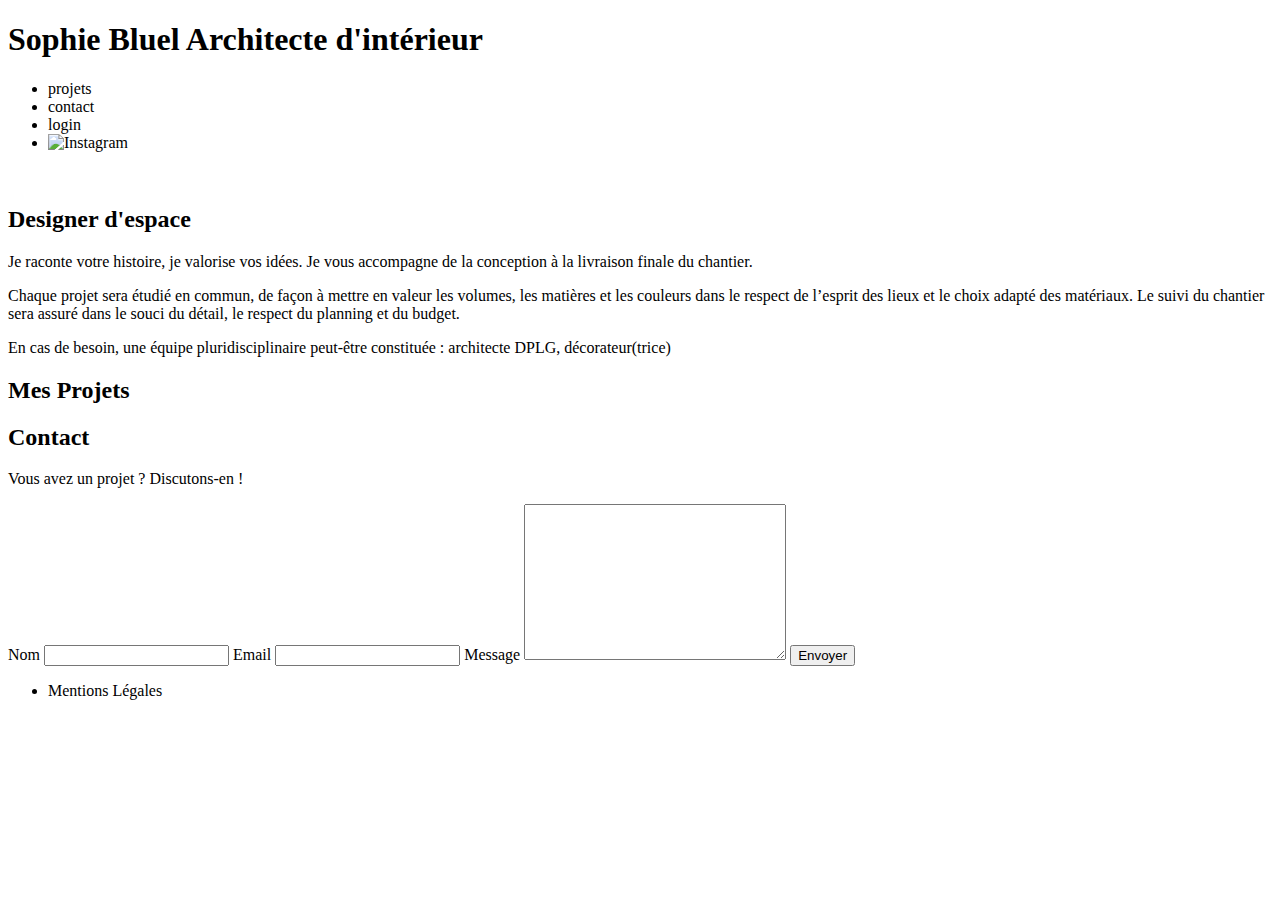
==== FrontEnd/index.html @ 6ff1585b "Dynamic gallery" ====
<!DOCTYPE html>
<html lang="fr">
<head>
	<meta charset="UTF-8">
	<title>Sophie Bluel - Architecte d'intérieur</title>
	<meta name="viewport" content="width=device-width, initial-scale=1.0">
	<link rel="preconnect" href="https://fonts.googleapis.com">
	<link rel="preconnect" href="https://fonts.gstatic.com" crossorigin>
	<link href="https://fonts.googleapis.com/css2?family=Syne:wght@700;800&family=Work+Sans&display=swap" rel="stylesheet">
	<meta name="description" content="">
	<link rel="stylesheet" href="./assets/style.css">
	<script src="scripts/load-gallery.js"></script>
</head>
<body>
<header>
	<h1>Sophie Bluel <span>Architecte d'intérieur</span></h1>
	<nav>
		<ul>
			<li>projets</li>
			<li>contact</li>
			<li>login</li>
			<li><img src="./assets/icons/instagram.png" alt="Instagram"></li>
		</ul>
	</nav>
</header>
<main>
	<section id="introduction">
		<figure>
			<img src="./assets/images/sophie-bluel.png" alt="">
		</figure>
		<article>
			<h2>Designer d'espace</h2>
			<p>Je raconte votre histoire, je valorise vos idées. Je vous accompagne de la conception à la livraison finale du chantier.</p>
			<p>Chaque projet sera étudié en commun, de façon à mettre en valeur les volumes, les matières et les couleurs dans le respect de l’esprit des lieux et le choix adapté des matériaux. Le suivi du chantier sera assuré dans le souci du détail, le respect du planning et du budget.</p>
			<p>En cas de besoin, une équipe pluridisciplinaire peut-être constituée : architecte DPLG, décorateur(trice)</p>
		</article>
	</section>
	<section id="portfolio">
		<h2>Mes Projets</h2>
		<div class="gallery" id="gallery"></div>
	  </section>
	<section id="contact">
		<h2>Contact</h2>
		<p>Vous avez un projet ? Discutons-en !</p>
		<form action="#" method="post">
			<label for="name">Nom</label>
			<input type="text" name="name" id="name">
			<label for="email">Email</label>
			<input type="email" name="email" id="email">
			<label for="message">Message</label>
			<textarea name="message" id="message" cols="30" rows="10"></textarea>
			<input type="submit" value="Envoyer">
		</form>
	</section>
</main>

<footer>
	<nav>
		<ul>
			<li>Mentions Légales</li>
		</ul>
	</nav>
</footer>
</body>
</html>
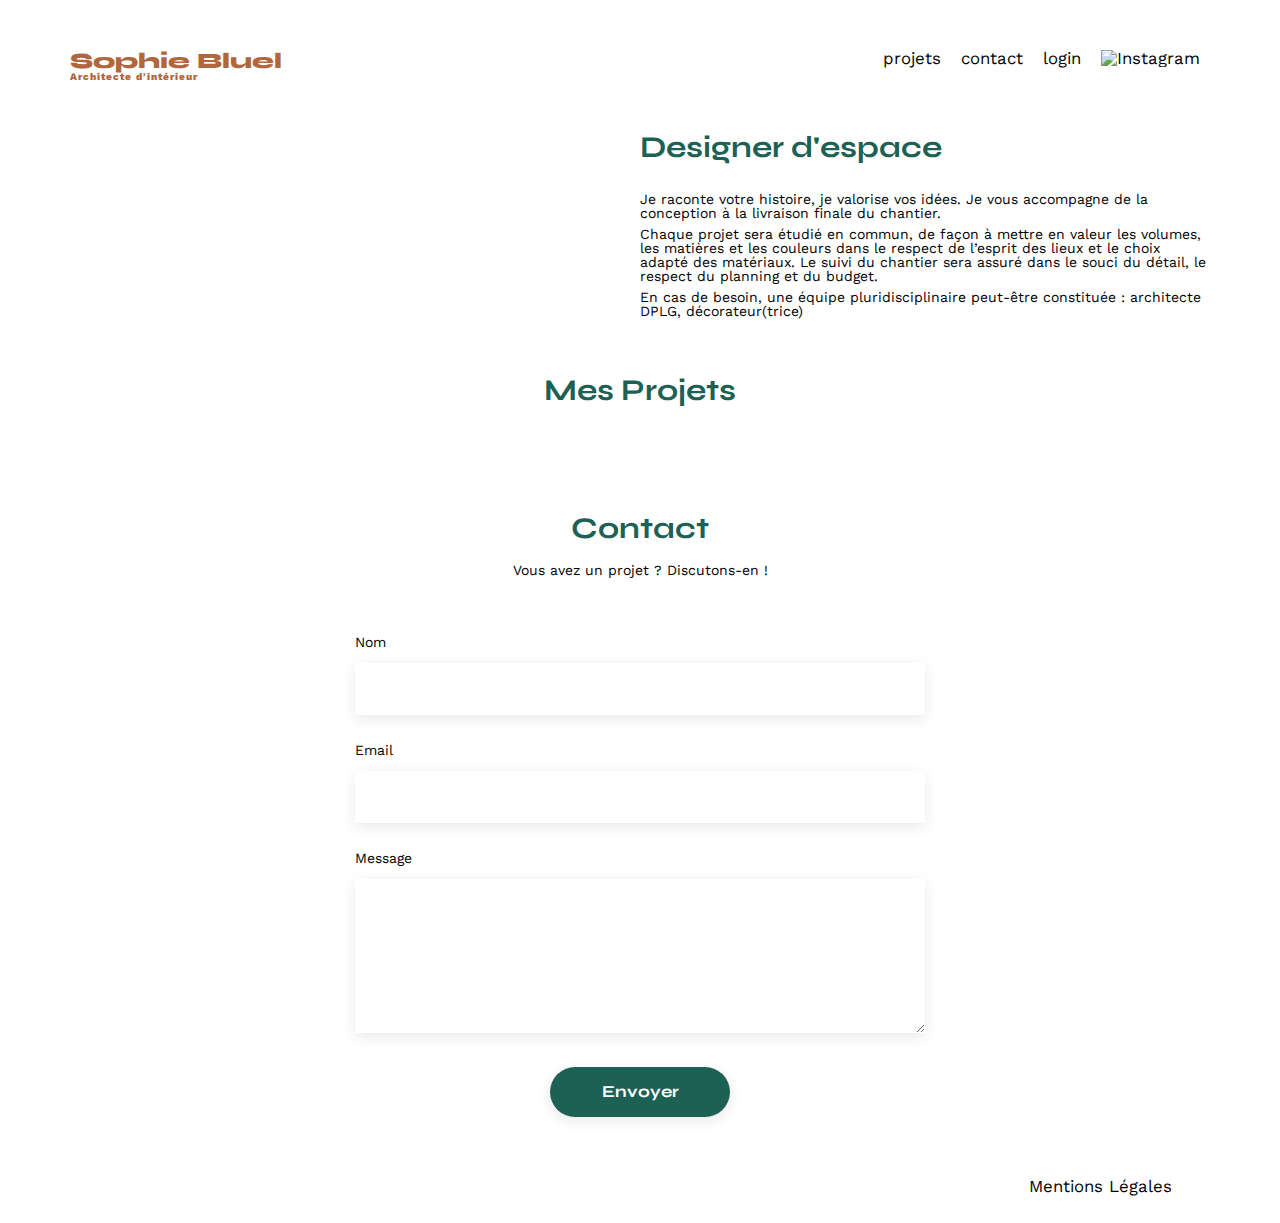
==== commit 62a26ca3: "Sorting projects by categories" ====
--- a/FrontEnd/index.html
+++ b/FrontEnd/index.html
@@ -10,6 +10,7 @@
 	<meta name="description" content="">
 	<link rel="stylesheet" href="./assets/style.css">
 	<script src="scripts/load-gallery.js"></script>
+	<script src="scripts/category.js"></script>
 </head>
 <body>
 <header>
@@ -37,8 +38,13 @@
 	</section>
 	<section id="portfolio">
 		<h2>Mes Projets</h2>
-		<div class="gallery" id="gallery"></div>
-	  </section>
+		<div class="filters" id="filters">
+			<!-- All filters button here -->
+		</div>
+		<div class="gallery" id="gallery">
+			<!-- All projects here -->
+		</div>
+	</section>
 	<section id="contact">
 		<h2>Contact</h2>
 		<p>Vous avez un projet ? Discutons-en !</p>
--- a/FrontEnd/assets/style.css
+++ b/FrontEnd/assets/style.css
@@ -0,0 +1,213 @@
+/* http://meyerweb.com/eric/tools/css/reset/
+   v2.0 | 20110126
+   License: none (public domain)
+*/
+
+html, body, div, span, applet, object, iframe,
+h1, h2, h3, h4, h5, h6, p, blockquote, pre,
+a, abbr, acronym, address, big, cite, code,
+del, dfn, em, img, ins, kbd, q, s, samp,
+small, strike, strong, sub, sup, tt, var,
+b, u, i, center,
+dl, dt, dd, ol, ul, li,
+fieldset, form, label, legend,
+table, caption, tbody, tfoot, thead, tr, th, td,
+article, aside, canvas, details, embed,
+figure, figcaption, footer, header, hgroup,
+menu, nav, output, ruby, section, summary,
+time, mark, audio, video {
+	margin: 0;
+	padding: 0;
+	border: 0;
+	font-size: 100%;
+	font: inherit;
+	vertical-align: baseline;
+}
+/* HTML5 display-role reset for older browsers */
+article, aside, details, figcaption, figure,
+footer, header, hgroup, menu, nav, section {
+	display: block;
+}
+body {
+	line-height: 1;
+}
+ol, ul {
+	list-style: none;
+}
+blockquote, q {
+	quotes: none;
+}
+blockquote:before, blockquote:after,
+q:before, q:after {
+	content: '';
+	content: none;
+}
+table {
+	border-collapse: collapse;
+	border-spacing: 0;
+}
+/** end reset css**/
+body {
+	max-width: 1140px;
+	margin:auto;
+	font-family: 'Work Sans' ;
+	font-size: 14px;
+}
+header {
+	display: flex;
+	justify-content: space-between;
+	margin: 50px 0
+}
+section {
+	margin: 50px 0
+}
+
+h1{
+	display: flex;
+	flex-direction: column;
+	font-family: 'Syne';
+	font-size: 22px;
+	font-weight: 800;
+	color: #B1663C
+}
+
+h1 > span {
+	font-family: 'Work Sans';
+	font-size:10px;
+	letter-spacing: 0.1em;
+;
+}
+
+h2{
+	font-family: 'Syne';
+	font-weight: 700;
+	font-size: 30px;
+	color: #1D6154
+}
+nav ul {
+	display: flex;
+	align-items: center;
+	list-style-type: none;
+
+}
+nav li {
+	padding: 0 10px;
+	font-size: 1.2em;
+}
+
+li:hover {
+	color: #B1663C;
+}
+#introduction {
+	display: flex;
+	align-items: center;
+}
+#introduction figure {
+	flex: 1
+}
+#introduction img {
+	display: block;
+	margin: auto;
+	width: 80%;
+}
+
+#introduction article {
+	flex: 1
+}
+#introduction h2 {
+	margin-bottom: 1em;
+}
+
+#introduction p {
+	margin-bottom: 0.5em;
+}
+#portfolio h2 {
+	text-align: center;
+	margin-bottom: 1em;
+}
+.gallery {
+	width: 100%;
+	display: grid;
+	grid-template-columns: 1fr 1fr 1fr;
+	grid-column-gap: 20px;
+	grid-row-gap: 20px;
+}
+
+.gallery img {
+	width: 100%;
+
+}
+
+.filters {
+	display: flex;
+	justify-content: space-evenly;
+	margin: 2em 1em;
+
+}
+
+.filters button {
+	font-family: 'Syne';
+	font-weight: 700;
+	font-size: 1.2em;
+	padding: 10px 20px;
+	background-color: #fff;
+	border: #1D6154 solid 1px;
+	color: #1D6154;
+	border-radius: 60px;
+	transition: all 0.5s;
+}
+
+.filters button:hover {
+	background-color: #1D6154;
+	color: #fff;
+}
+
+#contact {
+	width: 50%;
+margin: auto;
+}
+#contact > * {
+	text-align: center;
+
+}
+#contact h2{
+	margin-bottom: 20px;
+}
+#contact form {
+	text-align: left;
+	margin-top:30px;
+	display: flex;
+	flex-direction: column;
+}
+
+#contact input {
+	height: 50px;
+	font-size: 1.2em;
+	border: none;
+	box-shadow: 0px 4px 14px rgba(0, 0, 0, 0.09);
+}
+#contact label {
+	margin: 2em 0 1em 0;
+}
+#contact textarea {
+	border: none;
+	box-shadow: 0px 4px 14px rgba(0, 0, 0, 0.09);
+}
+
+input[type="submit"]{
+	font-family: 'Syne';
+	font-weight: 700;
+	color: white;
+	background-color: #1D6154;
+	margin : 2em auto ;
+	width: 180px;
+	text-align: center;
+	border-radius: 60px ;
+}
+
+footer nav ul {
+	display: flex;
+	justify-content: flex-end;
+	margin: 2em
+}
+
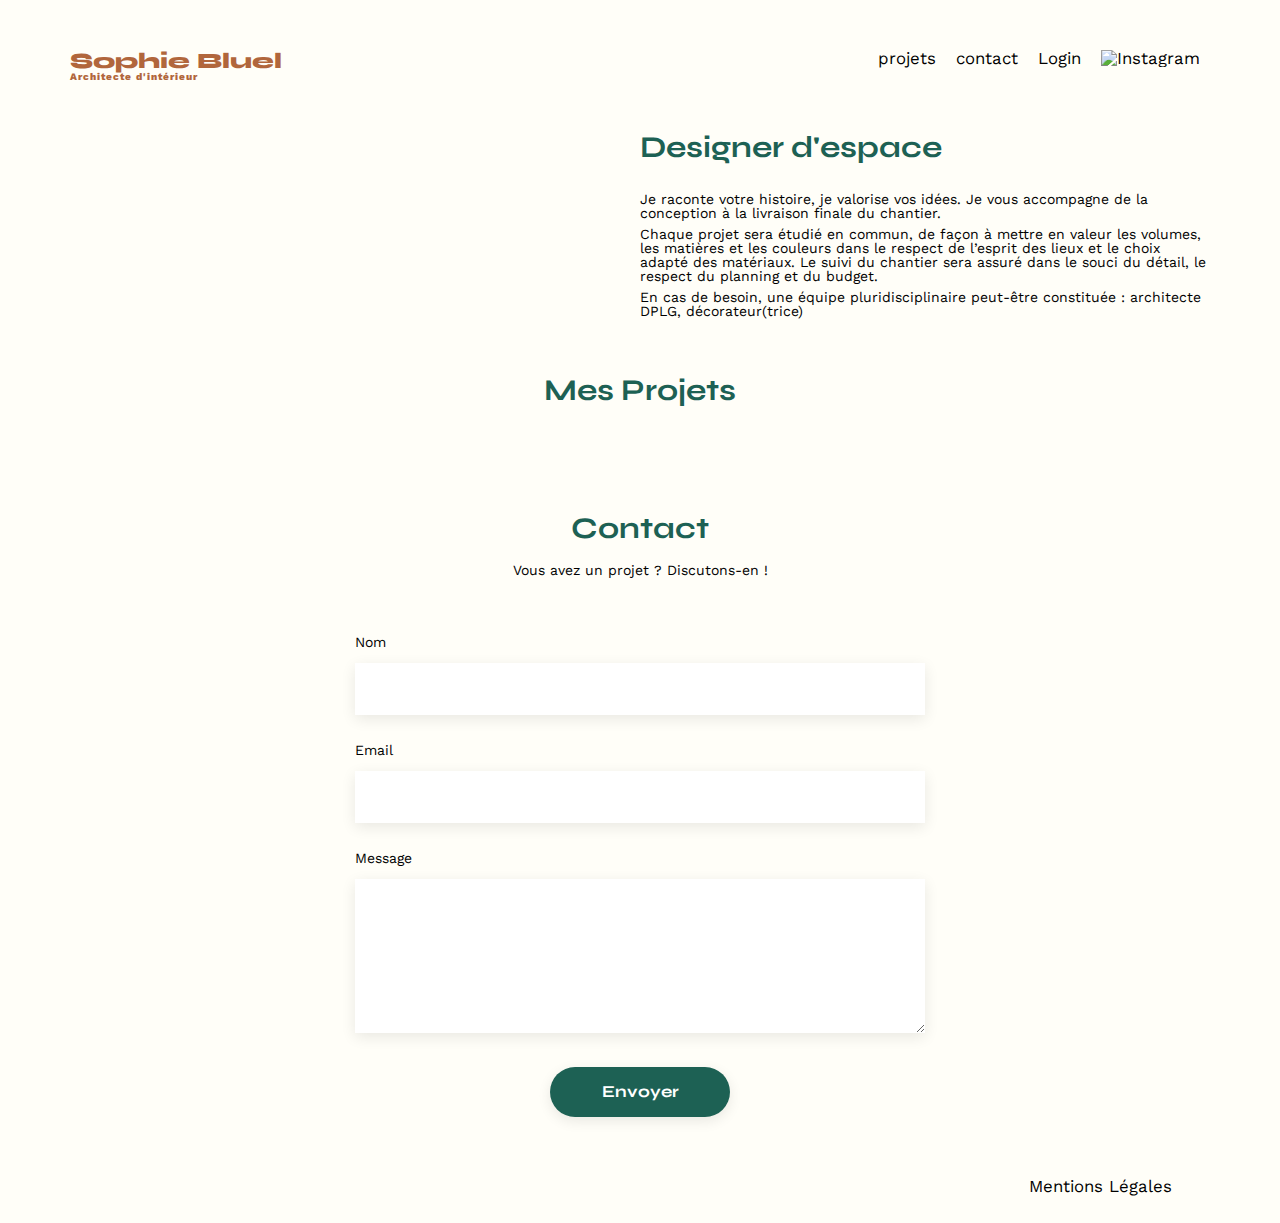
==== commit a8adb1c0: "Login" ====
--- a/FrontEnd/index.html
+++ b/FrontEnd/index.html
@@ -11,6 +11,7 @@
 	<link rel="stylesheet" href="./assets/style.css">
 	<script src="scripts/load-gallery.js"></script>
 	<script src="scripts/category.js"></script>
+	<script src="scripts/main.js"></script>
 </head>
 <body>
 <header>
--- a/FrontEnd/assets/style.css
+++ b/FrontEnd/assets/style.css
@@ -52,6 +52,7 @@
 	margin:auto;
 	font-family: 'Work Sans' ;
 	font-size: 14px;
+	background-color: #FFFEF8;
 }
 header {
 	display: flex;
@@ -88,7 +89,7 @@
 	display: flex;
 	align-items: center;
 	list-style-type: none;
-
+	cursor: pointer;
 }
 nav li {
 	padding: 0 10px;
@@ -97,6 +98,7 @@
 
 li:hover {
 	color: #B1663C;
+	font-weight: bold;
 }
 #introduction {
 	display: flex;
@@ -142,7 +144,6 @@
 	display: flex;
 	justify-content: space-evenly;
 	margin: 2em 1em;
-
 }
 
 .filters button {
@@ -155,6 +156,7 @@
 	color: #1D6154;
 	border-radius: 60px;
 	transition: all 0.5s;
+	cursor: pointer;
 }
 
 .filters button:hover {
@@ -205,6 +207,76 @@
 	border-radius: 60px ;
 }
 
+.login-container {
+	display: flex;
+	justify-content: center;
+	align-items: center;
+
+}
+
+section.login {
+    padding: 40px;
+    border-radius: 8px;
+    width: 300px;
+    text-align: center;
+}
+
+section.login h2 {
+    font-family: 'Syne', sans-serif;
+    font-weight: 700;
+    font-size: 24px;
+    margin-bottom: 20px;
+}
+
+section.login form {
+    display: flex;
+    flex-direction: column;
+}
+
+section.login label {
+    text-align: left;
+    font-size: 14px;
+    margin-bottom: 5px;
+}
+
+section.login input[type="email"],
+section.login input[type="password"] {
+    padding: 10px;
+    margin-bottom: 20px;
+    border: none;
+	box-shadow: 0px 4px 15px rgba(0, 0, 0, 0.1);
+    font-size: 14px;
+}
+
+section.login input[type="submit"] {
+    background-color: #006644;
+    color: #ffffff;
+    border: none;
+    border-radius: 20px;
+    padding: 10px;
+    font-size: 16px;
+    cursor: pointer;
+    margin-top: 10px;
+}
+
+section.login input[type="submit"]:hover {
+    background-color: #004c33;
+}
+
+section.login p {
+    margin-top: 10px;
+}
+
+section.login p a {
+    color: #333;
+    text-decoration: none;
+    font-size: 14px;
+}
+
+section.login p a:hover {
+    text-decoration: underline;
+}
+
 footer nav ul {
 	display: flex;
 	justify-content: flex-end;
